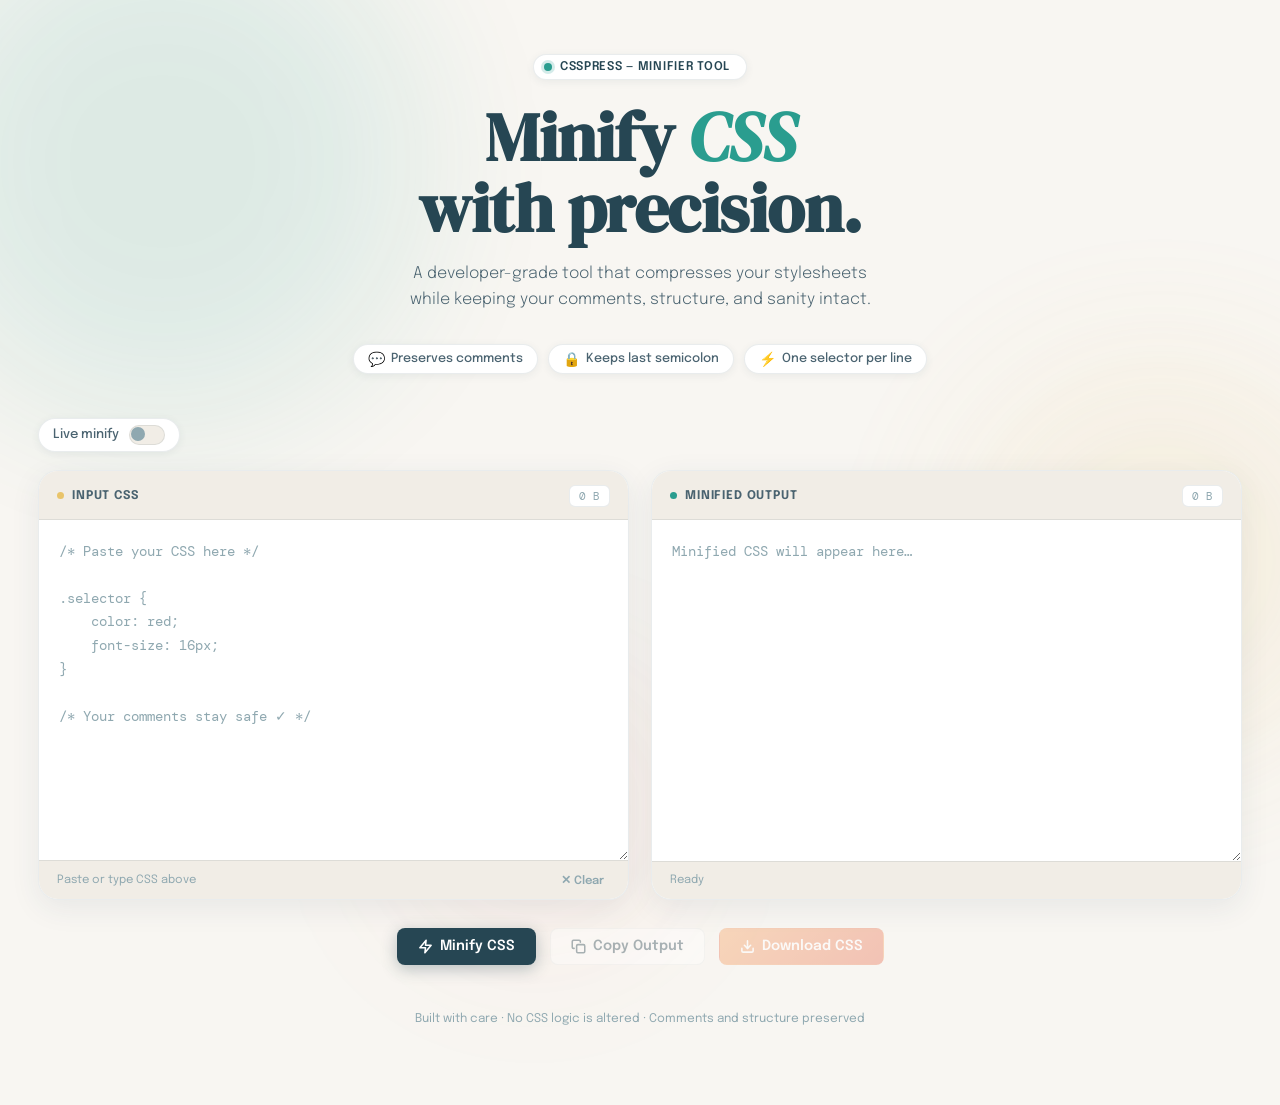
==== index.html @ a53c601c "Rename css-minifier.html to index.html" ====
<!DOCTYPE html>
<html lang="en">
<head>
  <meta charset="UTF-8" />
  <meta name="viewport" content="width=device-width, initial-scale=1.0" />
  <title>CSSPress — CSS Minifier</title>
  <link rel="preconnect" href="https://fonts.googleapis.com" />
  <link href="https://fonts.googleapis.com/css2?family=DM+Serif+Display:ital@0;1&family=DM+Mono:wght@400;500&family=Epilogue:wght@300;400;500;600;700&display=swap" rel="stylesheet" />
  <script src="https://cdnjs.cloudflare.com/ajax/libs/gsap/3.12.5/gsap.min.js"></script>

  <style>
    /* ── Variables ─────────────────────────────────────────── */
    :root {
      --teal-dark:   #264653;
      --teal:        #2a9d8f;
      --gold:        #e9c46a;
      --orange:      #f4a261;
      --coral:       #e76f51;

      --bg:          #f8f6f2;
      --surface:     #ffffff;
      --surface-2:   #f1ede6;
      --border:      rgba(38,70,83,.10);
      --text:        #1a2e35;
      --text-2:      #4a6370;
      --text-3:      #8fa8b0;

      --radius-sm:   8px;
      --radius:      14px;
      --radius-lg:   20px;
      --shadow-sm:   0 2px 8px rgba(38,70,83,.07);
      --shadow:      0 8px 30px rgba(38,70,83,.08);
      --shadow-lg:   0 20px 60px rgba(38,70,83,.10);

      --mono:        'DM Mono', monospace;
      --sans:        'Epilogue', sans-serif;
      --serif:       'DM Serif Display', serif;
    }

    /* ── Reset ─────────────────────────────────────────────── */
    *, *::before, *::after { box-sizing: border-box; margin: 0; padding: 0; }
    html { scroll-behavior: smooth; }
    body {
      font-family: var(--sans);
      background: var(--bg);
      color: var(--text);
      min-height: 100vh;
      overflow-x: hidden;
    }

    /* ── Background canvas ─────────────────────────────────── */
    #bg-canvas {
      position: fixed;
      inset: 0;
      z-index: 0;
      pointer-events: none;
    }

    .blob {
      position: fixed;
      border-radius: 50%;
      filter: blur(80px);
      opacity: 0;
      pointer-events: none;
      z-index: 0;
    }
    .blob-1 { width: 520px; height: 520px; background: rgba(42,157,143,.13); top: -100px; left: -100px; }
    .blob-2 { width: 400px; height: 400px; background: rgba(233,196,106,.15); top: 40%; right: -80px; }
    .blob-3 { width: 300px; height: 300px; background: rgba(231,111,81,.10); bottom: -60px; left: 30%; }

    /* ── App wrapper ───────────────────────────────────────── */
    #app {
      position: relative;
      z-index: 1;
      max-width: 1260px;
      margin: 0 auto;
      padding: 0 28px 80px;
    }

    /* ── Header ────────────────────────────────────────────── */
    header {
      padding: 54px 0 44px;
      display: flex;
      flex-direction: column;
      align-items: center;
      text-align: center;
      opacity: 0;
    }

    .logo-badge {
      display: inline-flex;
      align-items: center;
      gap: 8px;
      background: var(--surface);
      border: 1.5px solid var(--border);
      border-radius: 100px;
      padding: 6px 16px 6px 10px;
      margin-bottom: 22px;
      box-shadow: var(--shadow-sm);
    }
    .logo-badge .dot {
      width: 8px; height: 8px;
      border-radius: 50%;
      background: var(--teal);
      box-shadow: 0 0 0 3px rgba(42,157,143,.20);
      animation: pulse 2.4s ease infinite;
    }
    @keyframes pulse {
      0%,100% { box-shadow: 0 0 0 3px rgba(42,157,143,.20); }
      50%      { box-shadow: 0 0 0 6px rgba(42,157,143,.08); }
    }
    .logo-badge span { font-size: 12px; font-weight: 600; letter-spacing: .06em; color: var(--teal-dark); text-transform: uppercase; }

    header h1 {
      font-family: var(--serif);
      font-size: clamp(38px, 6vw, 68px);
      line-height: 1.05;
      color: var(--teal-dark);
      letter-spacing: -.5px;
    }
    header h1 em {
      font-style: italic;
      color: var(--teal);
    }
    header p {
      margin-top: 16px;
      font-size: 16px;
      color: var(--text-2);
      max-width: 480px;
      line-height: 1.65;
      font-weight: 300;
    }

    /* ── Stats strip ───────────────────────────────────────── */
    .stats-strip {
      display: flex;
      gap: 10px;
      margin-top: 30px;
      flex-wrap: wrap;
      justify-content: center;
    }
    .stat-chip {
      background: var(--surface);
      border: 1.5px solid var(--border);
      border-radius: 100px;
      padding: 6px 14px;
      font-size: 12.5px;
      font-weight: 500;
      color: var(--text-2);
      box-shadow: var(--shadow-sm);
      display: flex;
      align-items: center;
      gap: 6px;
    }
    .stat-chip .icon { font-size: 14px; }

    /* ── Toolbar ───────────────────────────────────────────── */
    .toolbar {
      display: flex;
      align-items: center;
      justify-content: space-between;
      margin-bottom: 18px;
      flex-wrap: wrap;
      gap: 12px;
      opacity: 0;
    }

    .toggle-group {
      display: flex;
      align-items: center;
      gap: 10px;
      background: var(--surface);
      border: 1.5px solid var(--border);
      border-radius: 100px;
      padding: 6px 14px;
      box-shadow: var(--shadow-sm);
    }
    .toggle-group label { font-size: 13px; font-weight: 500; color: var(--text-2); cursor: pointer; }
    .toggle { appearance: none; width: 36px; height: 20px; border-radius: 100px; background: var(--surface-2); border: 1.5px solid var(--border); cursor: pointer; position: relative; transition: background .3s; }
    .toggle::after { content: ''; position: absolute; width: 14px; height: 14px; border-radius: 50%; background: var(--text-3); top: 1px; left: 1px; transition: transform .3s, background .3s; }
    .toggle:checked { background: var(--teal); border-color: var(--teal); }
    .toggle:checked::after { transform: translateX(16px); background: #fff; }

    .btn-group { display: flex; gap: 10px; flex-wrap: wrap; }

    /* ── Buttons ───────────────────────────────────────────── */
    .btn {
      display: inline-flex;
      align-items: center;
      gap: 7px;
      padding: 10px 20px;
      border-radius: var(--radius-sm);
      font-family: var(--sans);
      font-size: 14px;
      font-weight: 600;
      cursor: pointer;
      border: 1.5px solid transparent;
      transition: transform .18s, box-shadow .18s, background .18s, color .18s, border-color .18s;
      outline: none;
      position: relative;
      overflow: hidden;
    }
    .btn::before {
      content: '';
      position: absolute;
      inset: 0;
      background: rgba(255,255,255,.15);
      opacity: 0;
      transition: opacity .18s;
      border-radius: inherit;
    }
    .btn:hover::before { opacity: 1; }

    .btn-primary {
      background: var(--teal-dark);
      color: #fff;
      box-shadow: 0 4px 16px rgba(38,70,83,.30);
    }
    .btn-primary:hover:not(:disabled) { transform: translateY(-2px); box-shadow: 0 8px 24px rgba(38,70,83,.35); }
    .btn-primary:active:not(:disabled) { transform: translateY(0); }

    .btn-secondary {
      background: var(--surface);
      color: var(--teal-dark);
      border-color: var(--border);
      box-shadow: var(--shadow-sm);
    }
    .btn-secondary:hover:not(:disabled) { transform: translateY(-2px); box-shadow: var(--shadow); border-color: var(--teal); color: var(--teal); }

    .btn-accent {
      background: linear-gradient(135deg, var(--orange), var(--coral));
      color: #fff;
      box-shadow: 0 4px 16px rgba(244,162,97,.35);
    }
    .btn-accent:hover:not(:disabled) { transform: translateY(-2px); box-shadow: 0 8px 24px rgba(244,162,97,.45); }

    .btn:disabled { opacity: .38; cursor: not-allowed; transform: none !important; box-shadow: none !important; }

    /* ── Two-panel layout ──────────────────────────────────── */
    .panels {
      display: grid;
      grid-template-columns: 1fr 1fr;
      gap: 22px;
      opacity: 0;
    }

    @media (max-width: 760px) {
      .panels { grid-template-columns: 1fr; }
    }

    .panel {
      background: var(--surface);
      border-radius: var(--radius-lg);
      border: 1.5px solid var(--border);
      box-shadow: var(--shadow);
      overflow: hidden;
      display: flex;
      flex-direction: column;
      transition: box-shadow .3s;
    }
    .panel:focus-within { box-shadow: 0 12px 40px rgba(42,157,143,.12), 0 0 0 2px rgba(42,157,143,.20); }

    .panel-header {
      display: flex;
      align-items: center;
      justify-content: space-between;
      padding: 14px 18px 12px;
      border-bottom: 1.5px solid var(--border);
      background: var(--surface-2);
    }
    .panel-title {
      display: flex;
      align-items: center;
      gap: 8px;
      font-size: 12px;
      font-weight: 700;
      letter-spacing: .07em;
      text-transform: uppercase;
      color: var(--text-2);
    }
    .panel-title .dot-label {
      width: 7px; height: 7px;
      border-radius: 50%;
    }
    .panel-title .dot-label.input  { background: var(--gold); }
    .panel-title .dot-label.output { background: var(--teal); }

    .byte-count {
      font-family: var(--mono);
      font-size: 11px;
      color: var(--text-3);
      background: var(--surface);
      border: 1px solid var(--border);
      border-radius: 6px;
      padding: 3px 9px;
    }

    textarea {
      flex: 1;
      width: 100%;
      min-height: 340px;
      padding: 20px 20px;
      font-family: var(--mono);
      font-size: 13.5px;
      line-height: 1.75;
      color: var(--text);
      background: transparent;
      border: none;
      outline: none;
      resize: vertical;
      tab-size: 2;
    }
    textarea::placeholder { color: var(--text-3); }
    textarea[readonly] {
      cursor: default;
      color: var(--teal-dark);
    }

    /* ── Action bar ────────────────────────────────────────── */
    .action-bar {
      display: flex;
      align-items: center;
      justify-content: center;
      gap: 14px;
      padding: 28px 0 0;
      flex-wrap: wrap;
      opacity: 0;
    }

    /* ── Savings badge ─────────────────────────────────────── */
    .savings-badge {
      display: none;
      align-items: center;
      gap: 10px;
      background: var(--surface);
      border: 1.5px solid rgba(42,157,143,.25);
      border-radius: 100px;
      padding: 8px 18px;
      box-shadow: var(--shadow-sm);
      font-size: 13px;
      font-weight: 500;
      color: var(--teal-dark);
    }
    .savings-badge.visible { display: flex; }
    .savings-badge strong { color: var(--teal); font-weight: 700; }

    /* ── Toast ─────────────────────────────────────────────── */
    .toast-container {
      position: fixed;
      bottom: 28px;
      right: 28px;
      z-index: 999;
      display: flex;
      flex-direction: column;
      gap: 10px;
      pointer-events: none;
    }
    .toast {
      background: var(--teal-dark);
      color: #fff;
      padding: 12px 20px;
      border-radius: var(--radius);
      font-size: 13.5px;
      font-weight: 500;
      box-shadow: 0 8px 28px rgba(38,70,83,.30);
      display: flex;
      align-items: center;
      gap: 9px;
      transform: translateY(20px);
      opacity: 0;
      pointer-events: auto;
    }

    /* ── Bottom panel meta ─────────────────────────────────── */
    .panel-footer {
      padding: 10px 18px;
      border-top: 1.5px solid var(--border);
      background: var(--surface-2);
      display: flex;
      align-items: center;
      justify-content: space-between;
      min-height: 38px;
    }
    .panel-footer .hint { font-size: 11.5px; color: var(--text-3); }

    /* ── Clear btn (inside panel footer) ──────────────────── */
    .btn-ghost {
      background: none;
      border: none;
      font-family: var(--sans);
      font-size: 11.5px;
      font-weight: 600;
      color: var(--text-3);
      cursor: pointer;
      padding: 2px 6px;
      border-radius: 5px;
      transition: color .2s, background .2s;
    }
    .btn-ghost:hover { color: var(--coral); background: rgba(231,111,81,.08); }

    /* ── Divider arrow ─────────────────────────────────────── */
    .arrow-center {
      display: none;
      justify-content: center;
      margin: -8px 0;
      z-index: 2;
      position: relative;
    }
    .arrow-center svg {
      background: var(--gold);
      border-radius: 50%;
      padding: 6px;
      box-shadow: 0 4px 14px rgba(233,196,106,.40);
      width: 32px; height: 32px;
    }
    @media (max-width: 760px) {
      .arrow-center { display: flex; }
    }

    /* ── Footer ────────────────────────────────────────────── */
    footer {
      text-align: center;
      padding-top: 48px;
      font-size: 12px;
      color: var(--text-3);
      opacity: 0;
    }
    footer a { color: var(--teal); text-decoration: none; }
    footer a:hover { text-decoration: underline; }

    /* ── Scrollbar ─────────────────────────────────────────── */
    textarea::-webkit-scrollbar { width: 5px; }
    textarea::-webkit-scrollbar-track { background: transparent; }
    textarea::-webkit-scrollbar-thumb { background: var(--border); border-radius: 10px; }
  </style>
</head>
<body>

<!-- Background blobs -->
<div class="blob blob-1"></div>
<div class="blob blob-2"></div>
<div class="blob blob-3"></div>

<div id="app">

  <!-- Header -->
  <header id="header">
    <div class="logo-badge">
      <span class="dot"></span>
      <span>CSSPress — Minifier Tool</span>
    </div>
    <h1>Minify <em>CSS</em><br>with precision.</h1>
    <p>A developer-grade tool that compresses your stylesheets while keeping your comments, structure, and sanity intact.</p>
    <div class="stats-strip">
      <div class="stat-chip"><span class="icon">💬</span> Preserves comments</div>
      <div class="stat-chip"><span class="icon">🔒</span> Keeps last semicolon</div>
      <div class="stat-chip"><span class="icon">⚡</span> One selector per line</div>
    </div>
  </header>

  <!-- Toolbar -->
  <div class="toolbar" id="toolbar">
    <div class="toggle-group">
      <label for="liveToggle">Live minify</label>
      <input type="checkbox" class="toggle" id="liveToggle" />
    </div>
    <div class="savings-badge" id="savingsBadge">
      <span>📉 Saved</span>
      <strong id="savingsText">—</strong>
      <span>bytes</span>
    </div>
  </div>

  <!-- Panels -->
  <div class="panels" id="panels">
    <!-- Input -->
    <div class="panel">
      <div class="panel-header">
        <div class="panel-title">
          <span class="dot-label input"></span>
          Input CSS
        </div>
        <span class="byte-count" id="inputBytes">0 B</span>
      </div>
      <textarea
        id="inputCSS"
        spellcheck="false"
        placeholder="/* Paste your CSS here */

.selector {
    color: red;
    font-size: 16px;
}

/* Your comments stay safe ✓ */"
      ></textarea>
      <div class="panel-footer">
        <span class="hint">Paste or type CSS above</span>
        <button class="btn-ghost" id="clearBtn">✕ Clear</button>
      </div>
    </div>

    <!-- Mobile arrow -->
    <div class="arrow-center">
      <svg viewBox="0 0 24 24" fill="none" stroke="#264653" stroke-width="2.5" stroke-linecap="round" stroke-linejoin="round">
        <path d="M12 5v14M6 13l6 6 6-6"/>
      </svg>
    </div>

    <!-- Output -->
    <div class="panel">
      <div class="panel-header">
        <div class="panel-title">
          <span class="dot-label output"></span>
          Minified Output
        </div>
        <span class="byte-count" id="outputBytes">0 B</span>
      </div>
      <textarea
        id="outputCSS"
        spellcheck="false"
        readonly
        placeholder="Minified CSS will appear here…"
      ></textarea>
      <div class="panel-footer">
        <span class="hint" id="outputHint">Ready</span>
      </div>
    </div>
  </div>

  <!-- Action bar -->
  <div class="action-bar" id="actionBar">
    <button class="btn btn-primary" id="minifyBtn">
      <svg width="15" height="15" viewBox="0 0 24 24" fill="none" stroke="currentColor" stroke-width="2.5" stroke-linecap="round" stroke-linejoin="round">
        <path d="M13 2L3 14h9l-1 8 10-12h-9l1-8z"/>
      </svg>
      Minify CSS
    </button>
    <button class="btn btn-secondary" id="copyBtn" disabled>
      <svg width="15" height="15" viewBox="0 0 24 24" fill="none" stroke="currentColor" stroke-width="2.5" stroke-linecap="round" stroke-linejoin="round">
        <rect x="9" y="9" width="13" height="13" rx="2" ry="2"/><path d="M5 15H4a2 2 0 0 1-2-2V4a2 2 0 0 1 2-2h9a2 2 0 0 1 2 2v1"/>
      </svg>
      Copy Output
    </button>
    <button class="btn btn-accent" id="downloadBtn" disabled>
      <svg width="15" height="15" viewBox="0 0 24 24" fill="none" stroke="currentColor" stroke-width="2.5" stroke-linecap="round" stroke-linejoin="round">
        <path d="M21 15v4a2 2 0 0 1-2 2H5a2 2 0 0 1-2-2v-4"/><polyline points="7 10 12 15 17 10"/><line x1="12" y1="15" x2="12" y2="3"/>
      </svg>
      Download CSS
    </button>
  </div>

  <footer id="footer">
    Built with care · No CSS logic is altered · Comments and structure preserved
  </footer>

</div>

<!-- Toast container -->
<div class="toast-container" id="toastContainer"></div>

<script>
  /* ─── CSS Minifier ─────────────────────────────────────── */
  function minifyCSS(input) {
    const lines = [];
    let i = 0;
    const src = input;
    const len = src.length;

    // Tokenize: extract comment-safe chunks
    let result = '';
    let chunks = []; // [{type:'comment'|'code', text}]

    while (i < len) {
      if (src[i] === '/' && src[i + 1] === '*') {
        let end = src.indexOf('*/', i + 2);
        if (end === -1) end = len - 2;
        chunks.push({ type: 'comment', text: src.slice(i, end + 2) });
        i = end + 2;
      } else {
        let start = i;
        while (i < len && !(src[i] === '/' && src[i + 1] === '*')) i++;
        chunks.push({ type: 'code', text: src.slice(start, i) });
      }
    }

    // Process code chunks only, leaving comments intact
    let combined = '';
    for (const chunk of chunks) {
      if (chunk.type === 'comment') {
        combined += '\x00COMMENT\x00' + chunk.text + '\x00END\x00';
      } else {
        combined += chunk.text;
      }
    }

    // Minify code portions, keeping placeholders safe
    let code = combined;

    // Normalize whitespace in code sections (between placeholders)
    code = processCodeOnly(code);

    // Restore comments
    code = code.replace(/\x00COMMENT\x00([\s\S]*?)\x00END\x00/g, (_, c) => c);

    return code.trim();
  }

  function processCodeOnly(code) {
    // We'll split by comment placeholders, process code segments, then rejoin
    const parts = code.split(/(\x00COMMENT\x00[\s\S]*?\x00END\x00)/);
    const processed = parts.map((part, idx) => {
      if (part.startsWith('\x00COMMENT\x00')) return part;
      return compressCodeSegment(part);
    });
    return processed.join('');
  }

  function compressCodeSegment(code) {
    // 1. Normalize line endings
    code = code.replace(/\r\n/g, '\n').replace(/\r/g, '\n');

    // 2. Collapse whitespace sequences (spaces, tabs) into single space
    code = code.replace(/[ \t]+/g, ' ');

    // 3. Remove spaces around structural characters
    code = code.replace(/ *\{ */g, '{');
    code = code.replace(/ *\} */g, '}');
    code = code.replace(/ *: */g, ':');
    code = code.replace(/ *; */g, ';');
    code = code.replace(/ *\, */g, ',');

    // 4. Remove blank lines / excess newlines
    code = code.replace(/\n+/g, '\n');
    code = code.replace(/^\n/, '');

    // 5. Now restructure: each rule block → selector on own line, props on one line
    // Strategy: parse character by character to find selector + { ... }
    let out = '';
    let j = 0;
    const s = code;
    const sLen = s.length;

    while (j < sLen) {
      // Find next '{'
      let braceOpen = s.indexOf('{', j);
      if (braceOpen === -1) {
        // Remaining text (could be trailing whitespace/newlines)
        out += s.slice(j).replace(/[\n\s]+$/, '');
        break;
      }

      // Selector text before '{'
      let selector = s.slice(j, braceOpen).replace(/\n/g, ' ').replace(/\s+/g, ' ').trim();

      // Find matching closing brace (handle nesting for @rules)
      let depth = 1;
      let k = braceOpen + 1;
      while (k < sLen && depth > 0) {
        if (s[k] === '{') depth++;
        else if (s[k] === '}') depth--;
        k++;
      }
      let blockContent = s.slice(braceOpen + 1, k - 1);

      if (selector) {
        // Check if block contains nested blocks (e.g. @media, @keyframes)
        if (blockContent.includes('{')) {
          // Recursive: at-rule with nested selectors
          let innerMinified = compressCodeSegment(blockContent);
          out += selector + '{\n' + innerMinified + '\n}\n';
        } else {
          // Normal rule: put all properties on one line
          let props = blockContent
            .replace(/\n/g, ' ')
            .replace(/\s+/g, ' ')
            .trim();
          // Ensure no trailing semicolons are removed — keep them
          // Remove leading/trailing spaces from individual props
          props = props.split(';').map(p => p.trim()).filter(p => p).join(';') + ';';
          out += selector + '{' + props + '}\n';
        }
      }

      j = k;
    }

    return out;
  }

  /* ─── UI Logic ─────────────────────────────────────────── */
  const inputEl    = document.getElementById('inputCSS');
  const outputEl   = document.getElementById('outputCSS');
  const minifyBtn  = document.getElementById('minifyBtn');
  const copyBtn    = document.getElementById('copyBtn');
  const downloadBtn= document.getElementById('downloadBtn');
  const clearBtn   = document.getElementById('clearBtn');
  const liveToggle = document.getElementById('liveToggle');
  const inputBytes = document.getElementById('inputBytes');
  const outputBytes= document.getElementById('outputBytes');
  const savingsBadge = document.getElementById('savingsBadge');
  const savingsText  = document.getElementById('savingsText');
  const outputHint   = document.getElementById('outputHint');

  function formatBytes(b) {
    if (b < 1024) return b + ' B';
    return (b / 1024).toFixed(1) + ' KB';
  }

  function updateInputMeta() {
    const bytes = new TextEncoder().encode(inputEl.value).length;
    inputBytes.textContent = formatBytes(bytes);
  }

  function runMinify() {
    const input = inputEl.value.trim();
    if (!input) {
      outputEl.value = '';
      outputBytes.textContent = '0 B';
      copyBtn.disabled = true;
      downloadBtn.disabled = true;
      savingsBadge.classList.remove('visible');
      outputHint.textContent = 'Ready';
      return;
    }

    const minified = minifyCSS(input);
    outputEl.value = minified;

    const inB  = new TextEncoder().encode(input).length;
    const outB = new TextEncoder().encode(minified).length;
    outputBytes.textContent = formatBytes(outB);

    const saved = inB - outB;
    const pct   = inB > 0 ? Math.round((saved / inB) * 100) : 0;

    if (saved > 0) {
      savingsText.textContent = formatBytes(saved) + ` (${pct}% smaller)`;
      savingsBadge.classList.add('visible');
    } else {
      savingsBadge.classList.remove('visible');
    }

    outputHint.textContent = `${minified.split('\n').filter(l => l.trim()).length} rules`;

    copyBtn.disabled = false;
    downloadBtn.disabled = false;

    // Animate output panel
    gsap.fromTo('#panels .panel:last-child', 
      { y: 4, opacity: .7 }, 
      { y: 0, opacity: 1, duration: .35, ease: 'power2.out' }
    );
  }

  minifyBtn.addEventListener('click', () => {
    gsap.to('#minifyBtn', { scale: .94, duration: .1, yoyo: true, repeat: 1 });
    runMinify();
  });

  inputEl.addEventListener('input', () => {
    updateInputMeta();
    if (liveToggle.checked) runMinify();
  });

  clearBtn.addEventListener('click', () => {
    inputEl.value = '';
    outputEl.value = '';
    inputBytes.textContent = '0 B';
    outputBytes.textContent = '0 B';
    copyBtn.disabled = true;
    downloadBtn.disabled = true;
    savingsBadge.classList.remove('visible');
    outputHint.textContent = 'Ready';
    gsap.fromTo('#panels', { opacity: .8 }, { opacity: 1, duration: .3 });
  });

  copyBtn.addEventListener('click', async () => {
    if (!outputEl.value) return;
    try {
      await navigator.clipboard.writeText(outputEl.value);
      showToast('✓ Copied to clipboard');
    } catch {
      outputEl.select();
      document.execCommand('copy');
      showToast('✓ Copied!');
    }
    gsap.to('#copyBtn', { scale: .93, duration: .08, yoyo: true, repeat: 1 });
  });

  downloadBtn.addEventListener('click', () => {
    if (!outputEl.value) return;
    const blob = new Blob([outputEl.value], { type: 'text/css' });
    const url  = URL.createObjectURL(blob);
    const a    = document.createElement('a');
    a.href = url;
    a.download = 'minified.css';
    document.body.appendChild(a);
    a.click();
    document.body.removeChild(a);
    URL.revokeObjectURL(url);
    showToast('⬇ Downloading minified.css');
    gsap.to('#downloadBtn', { scale: .93, duration: .08, yoyo: true, repeat: 1 });
  });

  function showToast(msg) {
    const t = document.createElement('div');
    t.className = 'toast';
    t.textContent = msg;
    document.getElementById('toastContainer').appendChild(t);
    gsap.to(t, { opacity: 1, y: 0, duration: .35, ease: 'back.out(1.4)' });
    setTimeout(() => {
      gsap.to(t, { opacity: 0, y: 10, duration: .3, onComplete: () => t.remove() });
    }, 2600);
  }

  /* ─── GSAP Entrance Animations ─────────────────────────── */
  window.addEventListener('DOMContentLoaded', () => {
    // Blobs entrance
    gsap.to('.blob-1', { opacity: 1, duration: 2.5, ease: 'power2.out' });
    gsap.to('.blob-2', { opacity: 1, duration: 2.5, delay: .4, ease: 'power2.out' });
    gsap.to('.blob-3', { opacity: 1, duration: 2.5, delay: .8, ease: 'power2.out' });

    // Blob float animations
    gsap.to('.blob-1', {
      x: 40, y: 30,
      duration: 10, repeat: -1, yoyo: true,
      ease: 'sine.inOut'
    });
    gsap.to('.blob-2', {
      x: -30, y: -40,
      duration: 13, repeat: -1, yoyo: true,
      ease: 'sine.inOut',
      delay: 2
    });
    gsap.to('.blob-3', {
      x: 20, y: -20,
      duration: 9, repeat: -1, yoyo: true,
      ease: 'sine.inOut',
      delay: 1
    });

    // UI entrance
    const tl = gsap.timeline({ defaults: { ease: 'power3.out' } });
    tl.to('#header',   { opacity: 1, y: 0, duration: .7, from: { y: 30 } }, .2)
      .from('#header .logo-badge', { y: -12, opacity: 0, duration: .5 }, .1)
      .from('#header h1', { y: 20, opacity: 0, duration: .65 }, .3)
      .from('#header p',  { y: 15, opacity: 0, duration: .55 }, .45)
      .from('.stat-chip', { y: 10, opacity: 0, duration: .4, stagger: .08 }, .55)
      .to('#toolbar',  { opacity: 1, y: 0, duration: .55, from: { y: 20 } }, .6)
      .to('#panels',   { opacity: 1, y: 0, duration: .65, from: { y: 24 } }, .72)
      .to('#actionBar',{ opacity: 1, y: 0, duration: .5, from: { y: 16 } }, .85)
      .to('#footer',   { opacity: 1, duration: .5 }, 1.0);

    // Button hover micro-interactions via JS (GSAP)
    document.querySelectorAll('.btn').forEach(btn => {
      btn.addEventListener('mouseenter', () => {
        if (!btn.disabled) gsap.to(btn, { scale: 1.04, duration: .2, ease: 'power2.out' });
      });
      btn.addEventListener('mouseleave', () => {
        gsap.to(btn, { scale: 1, duration: .2, ease: 'power2.out' });
      });
    });
  });

  // Subtle parallax on mouse move
  document.addEventListener('mousemove', (e) => {
    const xN = (e.clientX / window.innerWidth  - .5) * 2;
    const yN = (e.clientY / window.innerHeight - .5) * 2;
    gsap.to('.blob-1', { x: xN * 25 + 0, y: yN * 20, duration: 3, ease: 'power1.out', overwrite: 'auto' });
    gsap.to('.blob-2', { x: xN * -18, y: yN * -14, duration: 3.5, ease: 'power1.out', overwrite: 'auto' });
    gsap.to('.blob-3', { x: xN * 12, y: yN * 16, duration: 4, ease: 'power1.out', overwrite: 'auto' });
  });
</script>
</body>
</html>
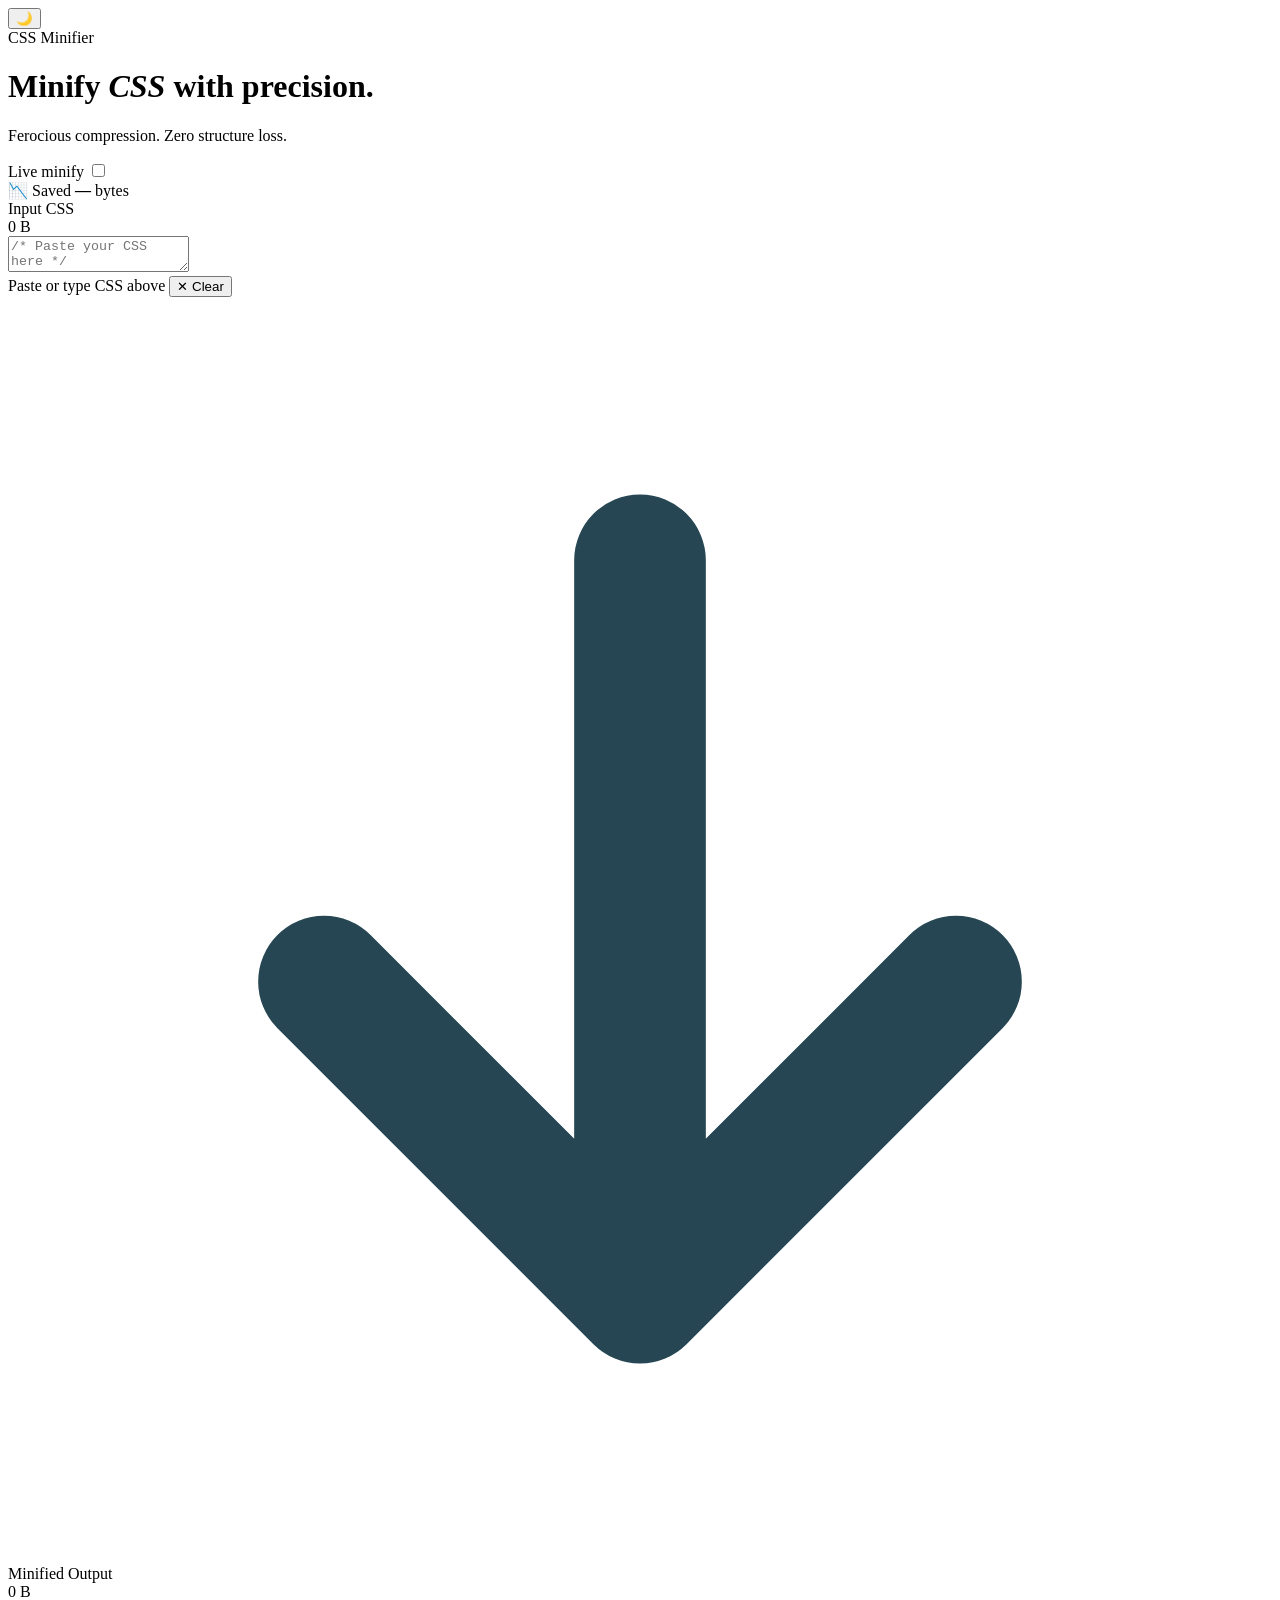
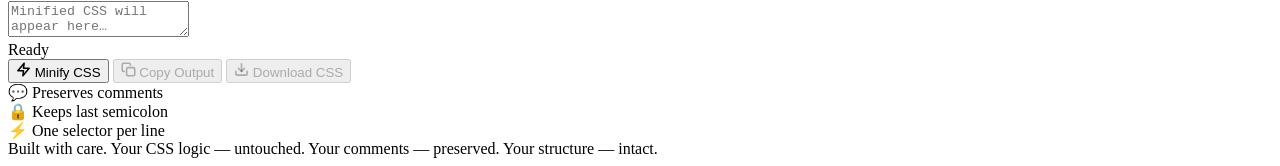
==== commit 2e2055f5: "Update index.html update design, some fixes done" ====
--- a/index.html
+++ b/index.html
@@ -3,436 +3,12 @@
 <head>
   <meta charset="UTF-8" />
   <meta name="viewport" content="width=device-width, initial-scale=1.0" />
-  <title>CSSPress — CSS Minifier</title>
+  <title>CSS Minifier</title>
   <link rel="preconnect" href="https://fonts.googleapis.com" />
   <link href="https://fonts.googleapis.com/css2?family=DM+Serif+Display:ital@0;1&family=DM+Mono:wght@400;500&family=Epilogue:wght@300;400;500;600;700&display=swap" rel="stylesheet" />
   <script src="https://cdnjs.cloudflare.com/ajax/libs/gsap/3.12.5/gsap.min.js"></script>
 
-  <style>
-    /* ── Variables ─────────────────────────────────────────── */
-    :root {
-      --teal-dark:   #264653;
-      --teal:        #2a9d8f;
-      --gold:        #e9c46a;
-      --orange:      #f4a261;
-      --coral:       #e76f51;
-
-      --bg:          #f8f6f2;
-      --surface:     #ffffff;
-      --surface-2:   #f1ede6;
-      --border:      rgba(38,70,83,.10);
-      --text:        #1a2e35;
-      --text-2:      #4a6370;
-      --text-3:      #8fa8b0;
-
-      --radius-sm:   8px;
-      --radius:      14px;
-      --radius-lg:   20px;
-      --shadow-sm:   0 2px 8px rgba(38,70,83,.07);
-      --shadow:      0 8px 30px rgba(38,70,83,.08);
-      --shadow-lg:   0 20px 60px rgba(38,70,83,.10);
-
-      --mono:        'DM Mono', monospace;
-      --sans:        'Epilogue', sans-serif;
-      --serif:       'DM Serif Display', serif;
-    }
-
-    /* ── Reset ─────────────────────────────────────────────── */
-    *, *::before, *::after { box-sizing: border-box; margin: 0; padding: 0; }
-    html { scroll-behavior: smooth; }
-    body {
-      font-family: var(--sans);
-      background: var(--bg);
-      color: var(--text);
-      min-height: 100vh;
-      overflow-x: hidden;
-    }
-
-    /* ── Background canvas ─────────────────────────────────── */
-    #bg-canvas {
-      position: fixed;
-      inset: 0;
-      z-index: 0;
-      pointer-events: none;
-    }
-
-    .blob {
-      position: fixed;
-      border-radius: 50%;
-      filter: blur(80px);
-      opacity: 0;
-      pointer-events: none;
-      z-index: 0;
-    }
-    .blob-1 { width: 520px; height: 520px; background: rgba(42,157,143,.13); top: -100px; left: -100px; }
-    .blob-2 { width: 400px; height: 400px; background: rgba(233,196,106,.15); top: 40%; right: -80px; }
-    .blob-3 { width: 300px; height: 300px; background: rgba(231,111,81,.10); bottom: -60px; left: 30%; }
-
-    /* ── App wrapper ───────────────────────────────────────── */
-    #app {
-      position: relative;
-      z-index: 1;
-      max-width: 1260px;
-      margin: 0 auto;
-      padding: 0 28px 80px;
-    }
-
-    /* ── Header ────────────────────────────────────────────── */
-    header {
-      padding: 54px 0 44px;
-      display: flex;
-      flex-direction: column;
-      align-items: center;
-      text-align: center;
-      opacity: 0;
-    }
-
-    .logo-badge {
-      display: inline-flex;
-      align-items: center;
-      gap: 8px;
-      background: var(--surface);
-      border: 1.5px solid var(--border);
-      border-radius: 100px;
-      padding: 6px 16px 6px 10px;
-      margin-bottom: 22px;
-      box-shadow: var(--shadow-sm);
-    }
-    .logo-badge .dot {
-      width: 8px; height: 8px;
-      border-radius: 50%;
-      background: var(--teal);
-      box-shadow: 0 0 0 3px rgba(42,157,143,.20);
-      animation: pulse 2.4s ease infinite;
-    }
-    @keyframes pulse {
-      0%,100% { box-shadow: 0 0 0 3px rgba(42,157,143,.20); }
-      50%      { box-shadow: 0 0 0 6px rgba(42,157,143,.08); }
-    }
-    .logo-badge span { font-size: 12px; font-weight: 600; letter-spacing: .06em; color: var(--teal-dark); text-transform: uppercase; }
-
-    header h1 {
-      font-family: var(--serif);
-      font-size: clamp(38px, 6vw, 68px);
-      line-height: 1.05;
-      color: var(--teal-dark);
-      letter-spacing: -.5px;
-    }
-    header h1 em {
-      font-style: italic;
-      color: var(--teal);
-    }
-    header p {
-      margin-top: 16px;
-      font-size: 16px;
-      color: var(--text-2);
-      max-width: 480px;
-      line-height: 1.65;
-      font-weight: 300;
-    }
-
-    /* ── Stats strip ───────────────────────────────────────── */
-    .stats-strip {
-      display: flex;
-      gap: 10px;
-      margin-top: 30px;
-      flex-wrap: wrap;
-      justify-content: center;
-    }
-    .stat-chip {
-      background: var(--surface);
-      border: 1.5px solid var(--border);
-      border-radius: 100px;
-      padding: 6px 14px;
-      font-size: 12.5px;
-      font-weight: 500;
-      color: var(--text-2);
-      box-shadow: var(--shadow-sm);
-      display: flex;
-      align-items: center;
-      gap: 6px;
-    }
-    .stat-chip .icon { font-size: 14px; }
-
-    /* ── Toolbar ───────────────────────────────────────────── */
-    .toolbar {
-      display: flex;
-      align-items: center;
-      justify-content: space-between;
-      margin-bottom: 18px;
-      flex-wrap: wrap;
-      gap: 12px;
-      opacity: 0;
-    }
-
-    .toggle-group {
-      display: flex;
-      align-items: center;
-      gap: 10px;
-      background: var(--surface);
-      border: 1.5px solid var(--border);
-      border-radius: 100px;
-      padding: 6px 14px;
-      box-shadow: var(--shadow-sm);
-    }
-    .toggle-group label { font-size: 13px; font-weight: 500; color: var(--text-2); cursor: pointer; }
-    .toggle { appearance: none; width: 36px; height: 20px; border-radius: 100px; background: var(--surface-2); border: 1.5px solid var(--border); cursor: pointer; position: relative; transition: background .3s; }
-    .toggle::after { content: ''; position: absolute; width: 14px; height: 14px; border-radius: 50%; background: var(--text-3); top: 1px; left: 1px; transition: transform .3s, background .3s; }
-    .toggle:checked { background: var(--teal); border-color: var(--teal); }
-    .toggle:checked::after { transform: translateX(16px); background: #fff; }
-
-    .btn-group { display: flex; gap: 10px; flex-wrap: wrap; }
-
-    /* ── Buttons ───────────────────────────────────────────── */
-    .btn {
-      display: inline-flex;
-      align-items: center;
-      gap: 7px;
-      padding: 10px 20px;
-      border-radius: var(--radius-sm);
-      font-family: var(--sans);
-      font-size: 14px;
-      font-weight: 600;
-      cursor: pointer;
-      border: 1.5px solid transparent;
-      transition: transform .18s, box-shadow .18s, background .18s, color .18s, border-color .18s;
-      outline: none;
-      position: relative;
-      overflow: hidden;
-    }
-    .btn::before {
-      content: '';
-      position: absolute;
-      inset: 0;
-      background: rgba(255,255,255,.15);
-      opacity: 0;
-      transition: opacity .18s;
-      border-radius: inherit;
-    }
-    .btn:hover::before { opacity: 1; }
-
-    .btn-primary {
-      background: var(--teal-dark);
-      color: #fff;
-      box-shadow: 0 4px 16px rgba(38,70,83,.30);
-    }
-    .btn-primary:hover:not(:disabled) { transform: translateY(-2px); box-shadow: 0 8px 24px rgba(38,70,83,.35); }
-    .btn-primary:active:not(:disabled) { transform: translateY(0); }
-
-    .btn-secondary {
-      background: var(--surface);
-      color: var(--teal-dark);
-      border-color: var(--border);
-      box-shadow: var(--shadow-sm);
-    }
-    .btn-secondary:hover:not(:disabled) { transform: translateY(-2px); box-shadow: var(--shadow); border-color: var(--teal); color: var(--teal); }
-
-    .btn-accent {
-      background: linear-gradient(135deg, var(--orange), var(--coral));
-      color: #fff;
-      box-shadow: 0 4px 16px rgba(244,162,97,.35);
-    }
-    .btn-accent:hover:not(:disabled) { transform: translateY(-2px); box-shadow: 0 8px 24px rgba(244,162,97,.45); }
-
-    .btn:disabled { opacity: .38; cursor: not-allowed; transform: none !important; box-shadow: none !important; }
-
-    /* ── Two-panel layout ──────────────────────────────────── */
-    .panels {
-      display: grid;
-      grid-template-columns: 1fr 1fr;
-      gap: 22px;
-      opacity: 0;
-    }
-
-    @media (max-width: 760px) {
-      .panels { grid-template-columns: 1fr; }
-    }
-
-    .panel {
-      background: var(--surface);
-      border-radius: var(--radius-lg);
-      border: 1.5px solid var(--border);
-      box-shadow: var(--shadow);
-      overflow: hidden;
-      display: flex;
-      flex-direction: column;
-      transition: box-shadow .3s;
-    }
-    .panel:focus-within { box-shadow: 0 12px 40px rgba(42,157,143,.12), 0 0 0 2px rgba(42,157,143,.20); }
-
-    .panel-header {
-      display: flex;
-      align-items: center;
-      justify-content: space-between;
-      padding: 14px 18px 12px;
-      border-bottom: 1.5px solid var(--border);
-      background: var(--surface-2);
-    }
-    .panel-title {
-      display: flex;
-      align-items: center;
-      gap: 8px;
-      font-size: 12px;
-      font-weight: 700;
-      letter-spacing: .07em;
-      text-transform: uppercase;
-      color: var(--text-2);
-    }
-    .panel-title .dot-label {
-      width: 7px; height: 7px;
-      border-radius: 50%;
-    }
-    .panel-title .dot-label.input  { background: var(--gold); }
-    .panel-title .dot-label.output { background: var(--teal); }
-
-    .byte-count {
-      font-family: var(--mono);
-      font-size: 11px;
-      color: var(--text-3);
-      background: var(--surface);
-      border: 1px solid var(--border);
-      border-radius: 6px;
-      padding: 3px 9px;
-    }
-
-    textarea {
-      flex: 1;
-      width: 100%;
-      min-height: 340px;
-      padding: 20px 20px;
-      font-family: var(--mono);
-      font-size: 13.5px;
-      line-height: 1.75;
-      color: var(--text);
-      background: transparent;
-      border: none;
-      outline: none;
-      resize: vertical;
-      tab-size: 2;
-    }
-    textarea::placeholder { color: var(--text-3); }
-    textarea[readonly] {
-      cursor: default;
-      color: var(--teal-dark);
-    }
-
-    /* ── Action bar ────────────────────────────────────────── */
-    .action-bar {
-      display: flex;
-      align-items: center;
-      justify-content: center;
-      gap: 14px;
-      padding: 28px 0 0;
-      flex-wrap: wrap;
-      opacity: 0;
-    }
-
-    /* ── Savings badge ─────────────────────────────────────── */
-    .savings-badge {
-      display: none;
-      align-items: center;
-      gap: 10px;
-      background: var(--surface);
-      border: 1.5px solid rgba(42,157,143,.25);
-      border-radius: 100px;
-      padding: 8px 18px;
-      box-shadow: var(--shadow-sm);
-      font-size: 13px;
-      font-weight: 500;
-      color: var(--teal-dark);
-    }
-    .savings-badge.visible { display: flex; }
-    .savings-badge strong { color: var(--teal); font-weight: 700; }
-
-    /* ── Toast ─────────────────────────────────────────────── */
-    .toast-container {
-      position: fixed;
-      bottom: 28px;
-      right: 28px;
-      z-index: 999;
-      display: flex;
-      flex-direction: column;
-      gap: 10px;
-      pointer-events: none;
-    }
-    .toast {
-      background: var(--teal-dark);
-      color: #fff;
-      padding: 12px 20px;
-      border-radius: var(--radius);
-      font-size: 13.5px;
-      font-weight: 500;
-      box-shadow: 0 8px 28px rgba(38,70,83,.30);
-      display: flex;
-      align-items: center;
-      gap: 9px;
-      transform: translateY(20px);
-      opacity: 0;
-      pointer-events: auto;
-    }
-
-    /* ── Bottom panel meta ─────────────────────────────────── */
-    .panel-footer {
-      padding: 10px 18px;
-      border-top: 1.5px solid var(--border);
-      background: var(--surface-2);
-      display: flex;
-      align-items: center;
-      justify-content: space-between;
-      min-height: 38px;
-    }
-    .panel-footer .hint { font-size: 11.5px; color: var(--text-3); }
-
-    /* ── Clear btn (inside panel footer) ──────────────────── */
-    .btn-ghost {
-      background: none;
-      border: none;
-      font-family: var(--sans);
-      font-size: 11.5px;
-      font-weight: 600;
-      color: var(--text-3);
-      cursor: pointer;
-      padding: 2px 6px;
-      border-radius: 5px;
-      transition: color .2s, background .2s;
-    }
-    .btn-ghost:hover { color: var(--coral); background: rgba(231,111,81,.08); }
-
-    /* ── Divider arrow ─────────────────────────────────────── */
-    .arrow-center {
-      display: none;
-      justify-content: center;
-      margin: -8px 0;
-      z-index: 2;
-      position: relative;
-    }
-    .arrow-center svg {
-      background: var(--gold);
-      border-radius: 50%;
-      padding: 6px;
-      box-shadow: 0 4px 14px rgba(233,196,106,.40);
-      width: 32px; height: 32px;
-    }
-    @media (max-width: 760px) {
-      .arrow-center { display: flex; }
-    }
-
-    /* ── Footer ────────────────────────────────────────────── */
-    footer {
-      text-align: center;
-      padding-top: 48px;
-      font-size: 12px;
-      color: var(--text-3);
-      opacity: 0;
-    }
-    footer a { color: var(--teal); text-decoration: none; }
-    footer a:hover { text-decoration: underline; }
-
-    /* ── Scrollbar ─────────────────────────────────────────── */
-    textarea::-webkit-scrollbar { width: 5px; }
-    textarea::-webkit-scrollbar-track { background: transparent; }
-    textarea::-webkit-scrollbar-thumb { background: var(--border); border-radius: 10px; }
-  </style>
+  <link rel="stylesheet" href="assets/css/style.css" />
 </head>
 <body>
 
@@ -442,20 +18,15 @@
 <div class="blob blob-3"></div>
 
 <div id="app">
-
+  <button class="theme-toggle" id="themeToggle" title="Toggle dark mode" aria-label="Toggle dark mode">🌙</button>
   <!-- Header -->
-  <header id="header">
+  <header id="header">    
     <div class="logo-badge">
       <span class="dot"></span>
-      <span>CSSPress — Minifier Tool</span>
+      <span>CSS Minifier</span>
     </div>
-    <h1>Minify <em>CSS</em><br>with precision.</h1>
-    <p>A developer-grade tool that compresses your stylesheets while keeping your comments, structure, and sanity intact.</p>
-    <div class="stats-strip">
-      <div class="stat-chip"><span class="icon">💬</span> Preserves comments</div>
-      <div class="stat-chip"><span class="icon">🔒</span> Keeps last semicolon</div>
-      <div class="stat-chip"><span class="icon">⚡</span> One selector per line</div>
-    </div>
+    <h1>Minify <em>CSS</em> with precision.</h1>
+    <p>Ferocious compression. Zero structure loss.</p>    
   </header>
 
   <!-- Toolbar -->
@@ -550,8 +121,14 @@
     </button>
   </div>
 
+  <div class="stats-strip">
+    <div class="stat-chip"><span class="icon">💬</span> Preserves comments</div>
+    <div class="stat-chip"><span class="icon">🔒</span> Keeps last semicolon</div>
+    <div class="stat-chip"><span class="icon">⚡</span> One selector per line</div>
+  </div>
+
   <footer id="footer">
-    Built with care · No CSS logic is altered · Comments and structure preserved
+    Built with care. Your CSS logic — untouched. Your comments — preserved. Your structure — intact.
   </footer>
 
 </div>
@@ -559,318 +136,7 @@
 <!-- Toast container -->
 <div class="toast-container" id="toastContainer"></div>
 
-<script>
-  /* ─── CSS Minifier ─────────────────────────────────────── */
-  function minifyCSS(input) {
-    const lines = [];
-    let i = 0;
-    const src = input;
-    const len = src.length;
+<script src="assets/js/custom.js"></script>
 
-    // Tokenize: extract comment-safe chunks
-    let result = '';
-    let chunks = []; // [{type:'comment'|'code', text}]
-
-    while (i < len) {
-      if (src[i] === '/' && src[i + 1] === '*') {
-        let end = src.indexOf('*/', i + 2);
-        if (end === -1) end = len - 2;
-        chunks.push({ type: 'comment', text: src.slice(i, end + 2) });
-        i = end + 2;
-      } else {
-        let start = i;
-        while (i < len && !(src[i] === '/' && src[i + 1] === '*')) i++;
-        chunks.push({ type: 'code', text: src.slice(start, i) });
-      }
-    }
-
-    // Process code chunks only, leaving comments intact
-    let combined = '';
-    for (const chunk of chunks) {
-      if (chunk.type === 'comment') {
-        combined += '\x00COMMENT\x00' + chunk.text + '\x00END\x00';
-      } else {
-        combined += chunk.text;
-      }
-    }
-
-    // Minify code portions, keeping placeholders safe
-    let code = combined;
-
-    // Normalize whitespace in code sections (between placeholders)
-    code = processCodeOnly(code);
-
-    // Restore comments
-    code = code.replace(/\x00COMMENT\x00([\s\S]*?)\x00END\x00/g, (_, c) => c);
-
-    return code.trim();
-  }
-
-  function processCodeOnly(code) {
-    // We'll split by comment placeholders, process code segments, then rejoin
-    const parts = code.split(/(\x00COMMENT\x00[\s\S]*?\x00END\x00)/);
-    const processed = parts.map((part, idx) => {
-      if (part.startsWith('\x00COMMENT\x00')) return part;
-      return compressCodeSegment(part);
-    });
-    return processed.join('');
-  }
-
-  function compressCodeSegment(code) {
-    // 1. Normalize line endings
-    code = code.replace(/\r\n/g, '\n').replace(/\r/g, '\n');
-
-    // 2. Collapse whitespace sequences (spaces, tabs) into single space
-    code = code.replace(/[ \t]+/g, ' ');
-
-    // 3. Remove spaces around structural characters
-    code = code.replace(/ *\{ */g, '{');
-    code = code.replace(/ *\} */g, '}');
-    code = code.replace(/ *: */g, ':');
-    code = code.replace(/ *; */g, ';');
-    code = code.replace(/ *\, */g, ',');
-
-    // 4. Remove blank lines / excess newlines
-    code = code.replace(/\n+/g, '\n');
-    code = code.replace(/^\n/, '');
-
-    // 5. Now restructure: each rule block → selector on own line, props on one line
-    // Strategy: parse character by character to find selector + { ... }
-    let out = '';
-    let j = 0;
-    const s = code;
-    const sLen = s.length;
-
-    while (j < sLen) {
-      // Find next '{'
-      let braceOpen = s.indexOf('{', j);
-      if (braceOpen === -1) {
-        // Remaining text (could be trailing whitespace/newlines)
-        out += s.slice(j).replace(/[\n\s]+$/, '');
-        break;
-      }
-
-      // Selector text before '{'
-      let selector = s.slice(j, braceOpen).replace(/\n/g, ' ').replace(/\s+/g, ' ').trim();
-
-      // Find matching closing brace (handle nesting for @rules)
-      let depth = 1;
-      let k = braceOpen + 1;
-      while (k < sLen && depth > 0) {
-        if (s[k] === '{') depth++;
-        else if (s[k] === '}') depth--;
-        k++;
-      }
-      let blockContent = s.slice(braceOpen + 1, k - 1);
-
-      if (selector) {
-        // Check if block contains nested blocks (e.g. @media, @keyframes)
-        if (blockContent.includes('{')) {
-          // Recursive: at-rule with nested selectors
-          let innerMinified = compressCodeSegment(blockContent);
-          out += selector + '{\n' + innerMinified + '\n}\n';
-        } else {
-          // Normal rule: put all properties on one line
-          let props = blockContent
-            .replace(/\n/g, ' ')
-            .replace(/\s+/g, ' ')
-            .trim();
-          // Ensure no trailing semicolons are removed — keep them
-          // Remove leading/trailing spaces from individual props
-          props = props.split(';').map(p => p.trim()).filter(p => p).join(';') + ';';
-          out += selector + '{' + props + '}\n';
-        }
-      }
-
-      j = k;
-    }
-
-    return out;
-  }
-
-  /* ─── UI Logic ─────────────────────────────────────────── */
-  const inputEl    = document.getElementById('inputCSS');
-  const outputEl   = document.getElementById('outputCSS');
-  const minifyBtn  = document.getElementById('minifyBtn');
-  const copyBtn    = document.getElementById('copyBtn');
-  const downloadBtn= document.getElementById('downloadBtn');
-  const clearBtn   = document.getElementById('clearBtn');
-  const liveToggle = document.getElementById('liveToggle');
-  const inputBytes = document.getElementById('inputBytes');
-  const outputBytes= document.getElementById('outputBytes');
-  const savingsBadge = document.getElementById('savingsBadge');
-  const savingsText  = document.getElementById('savingsText');
-  const outputHint   = document.getElementById('outputHint');
-
-  function formatBytes(b) {
-    if (b < 1024) return b + ' B';
-    return (b / 1024).toFixed(1) + ' KB';
-  }
-
-  function updateInputMeta() {
-    const bytes = new TextEncoder().encode(inputEl.value).length;
-    inputBytes.textContent = formatBytes(bytes);
-  }
-
-  function runMinify() {
-    const input = inputEl.value.trim();
-    if (!input) {
-      outputEl.value = '';
-      outputBytes.textContent = '0 B';
-      copyBtn.disabled = true;
-      downloadBtn.disabled = true;
-      savingsBadge.classList.remove('visible');
-      outputHint.textContent = 'Ready';
-      return;
-    }
-
-    const minified = minifyCSS(input);
-    outputEl.value = minified;
-
-    const inB  = new TextEncoder().encode(input).length;
-    const outB = new TextEncoder().encode(minified).length;
-    outputBytes.textContent = formatBytes(outB);
-
-    const saved = inB - outB;
-    const pct   = inB > 0 ? Math.round((saved / inB) * 100) : 0;
-
-    if (saved > 0) {
-      savingsText.textContent = formatBytes(saved) + ` (${pct}% smaller)`;
-      savingsBadge.classList.add('visible');
-    } else {
-      savingsBadge.classList.remove('visible');
-    }
-
-    outputHint.textContent = `${minified.split('\n').filter(l => l.trim()).length} rules`;
-
-    copyBtn.disabled = false;
-    downloadBtn.disabled = false;
-
-    // Animate output panel
-    gsap.fromTo('#panels .panel:last-child', 
-      { y: 4, opacity: .7 }, 
-      { y: 0, opacity: 1, duration: .35, ease: 'power2.out' }
-    );
-  }
-
-  minifyBtn.addEventListener('click', () => {
-    gsap.to('#minifyBtn', { scale: .94, duration: .1, yoyo: true, repeat: 1 });
-    runMinify();
-  });
-
-  inputEl.addEventListener('input', () => {
-    updateInputMeta();
-    if (liveToggle.checked) runMinify();
-  });
-
-  clearBtn.addEventListener('click', () => {
-    inputEl.value = '';
-    outputEl.value = '';
-    inputBytes.textContent = '0 B';
-    outputBytes.textContent = '0 B';
-    copyBtn.disabled = true;
-    downloadBtn.disabled = true;
-    savingsBadge.classList.remove('visible');
-    outputHint.textContent = 'Ready';
-    gsap.fromTo('#panels', { opacity: .8 }, { opacity: 1, duration: .3 });
-  });
-
-  copyBtn.addEventListener('click', async () => {
-    if (!outputEl.value) return;
-    try {
-      await navigator.clipboard.writeText(outputEl.value);
-      showToast('✓ Copied to clipboard');
-    } catch {
-      outputEl.select();
-      document.execCommand('copy');
-      showToast('✓ Copied!');
-    }
-    gsap.to('#copyBtn', { scale: .93, duration: .08, yoyo: true, repeat: 1 });
-  });
-
-  downloadBtn.addEventListener('click', () => {
-    if (!outputEl.value) return;
-    const blob = new Blob([outputEl.value], { type: 'text/css' });
-    const url  = URL.createObjectURL(blob);
-    const a    = document.createElement('a');
-    a.href = url;
-    a.download = 'minified.css';
-    document.body.appendChild(a);
-    a.click();
-    document.body.removeChild(a);
-    URL.revokeObjectURL(url);
-    showToast('⬇ Downloading minified.css');
-    gsap.to('#downloadBtn', { scale: .93, duration: .08, yoyo: true, repeat: 1 });
-  });
-
-  function showToast(msg) {
-    const t = document.createElement('div');
-    t.className = 'toast';
-    t.textContent = msg;
-    document.getElementById('toastContainer').appendChild(t);
-    gsap.to(t, { opacity: 1, y: 0, duration: .35, ease: 'back.out(1.4)' });
-    setTimeout(() => {
-      gsap.to(t, { opacity: 0, y: 10, duration: .3, onComplete: () => t.remove() });
-    }, 2600);
-  }
-
-  /* ─── GSAP Entrance Animations ─────────────────────────── */
-  window.addEventListener('DOMContentLoaded', () => {
-    // Blobs entrance
-    gsap.to('.blob-1', { opacity: 1, duration: 2.5, ease: 'power2.out' });
-    gsap.to('.blob-2', { opacity: 1, duration: 2.5, delay: .4, ease: 'power2.out' });
-    gsap.to('.blob-3', { opacity: 1, duration: 2.5, delay: .8, ease: 'power2.out' });
-
-    // Blob float animations
-    gsap.to('.blob-1', {
-      x: 40, y: 30,
-      duration: 10, repeat: -1, yoyo: true,
-      ease: 'sine.inOut'
-    });
-    gsap.to('.blob-2', {
-      x: -30, y: -40,
-      duration: 13, repeat: -1, yoyo: true,
-      ease: 'sine.inOut',
-      delay: 2
-    });
-    gsap.to('.blob-3', {
-      x: 20, y: -20,
-      duration: 9, repeat: -1, yoyo: true,
-      ease: 'sine.inOut',
-      delay: 1
-    });
-
-    // UI entrance
-    const tl = gsap.timeline({ defaults: { ease: 'power3.out' } });
-    tl.to('#header',   { opacity: 1, y: 0, duration: .7, from: { y: 30 } }, .2)
-      .from('#header .logo-badge', { y: -12, opacity: 0, duration: .5 }, .1)
-      .from('#header h1', { y: 20, opacity: 0, duration: .65 }, .3)
-      .from('#header p',  { y: 15, opacity: 0, duration: .55 }, .45)
-      .from('.stat-chip', { y: 10, opacity: 0, duration: .4, stagger: .08 }, .55)
-      .to('#toolbar',  { opacity: 1, y: 0, duration: .55, from: { y: 20 } }, .6)
-      .to('#panels',   { opacity: 1, y: 0, duration: .65, from: { y: 24 } }, .72)
-      .to('#actionBar',{ opacity: 1, y: 0, duration: .5, from: { y: 16 } }, .85)
-      .to('#footer',   { opacity: 1, duration: .5 }, 1.0);
-
-    // Button hover micro-interactions via JS (GSAP)
-    document.querySelectorAll('.btn').forEach(btn => {
-      btn.addEventListener('mouseenter', () => {
-        if (!btn.disabled) gsap.to(btn, { scale: 1.04, duration: .2, ease: 'power2.out' });
-      });
-      btn.addEventListener('mouseleave', () => {
-        gsap.to(btn, { scale: 1, duration: .2, ease: 'power2.out' });
-      });
-    });
-  });
-
-  // Subtle parallax on mouse move
-  document.addEventListener('mousemove', (e) => {
-    const xN = (e.clientX / window.innerWidth  - .5) * 2;
-    const yN = (e.clientY / window.innerHeight - .5) * 2;
-    gsap.to('.blob-1', { x: xN * 25 + 0, y: yN * 20, duration: 3, ease: 'power1.out', overwrite: 'auto' });
-    gsap.to('.blob-2', { x: xN * -18, y: yN * -14, duration: 3.5, ease: 'power1.out', overwrite: 'auto' });
-    gsap.to('.blob-3', { x: xN * 12, y: yN * 16, duration: 4, ease: 'power1.out', overwrite: 'auto' });
-  });
-</script>
 </body>
 </html>
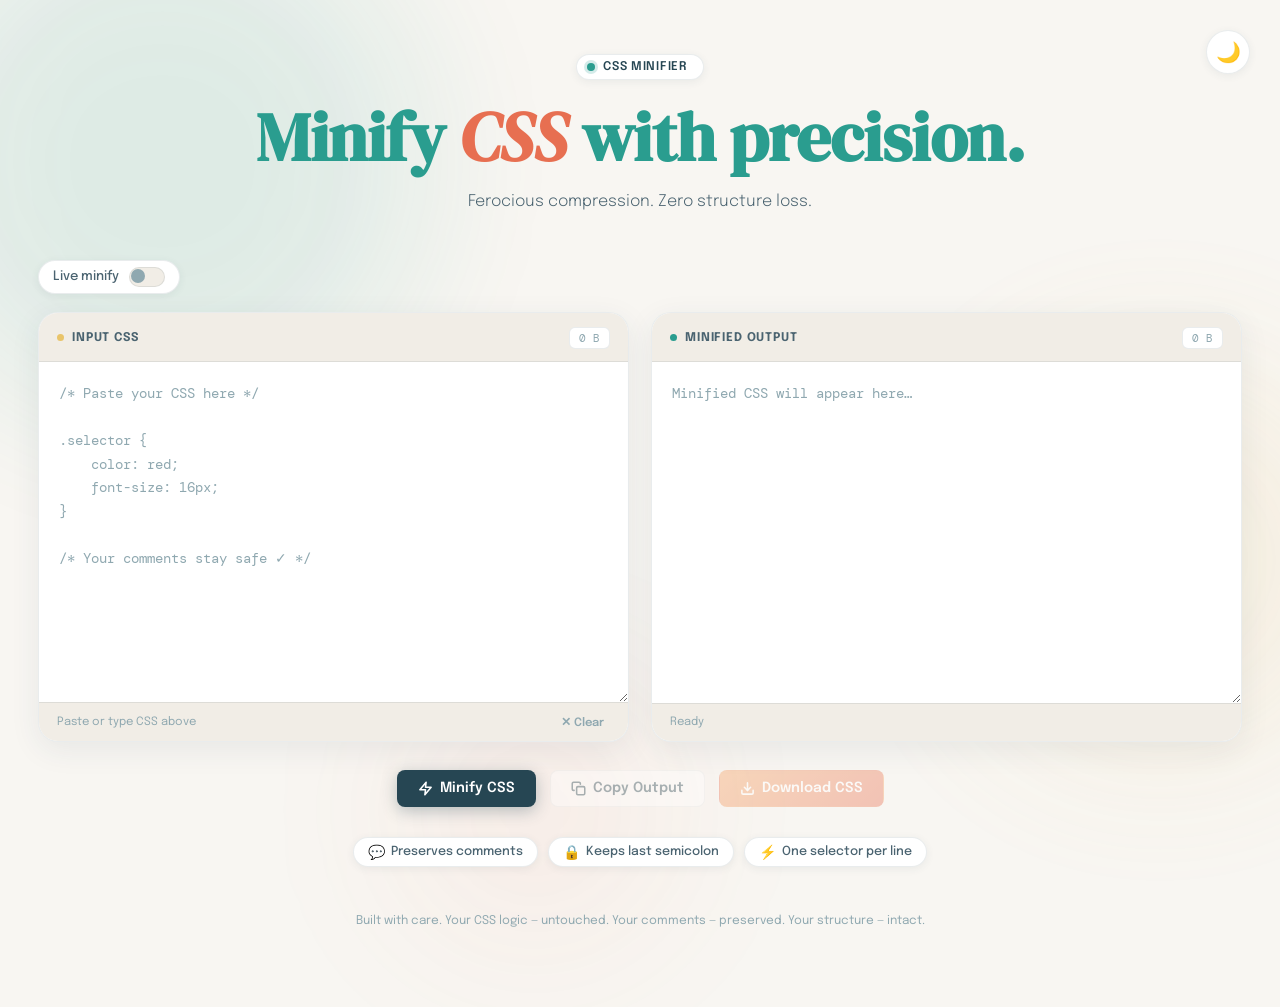
==== commit eda2ca2c: "Update index.html" ====
--- a/index.html
+++ b/index.html
@@ -4,6 +4,7 @@
   <meta charset="UTF-8" />
   <meta name="viewport" content="width=device-width, initial-scale=1.0" />
   <title>CSS Minifier</title>
+  <link rel="icon" type="image/svg+xml" href="assets/images/favicon.svg" />
   <link rel="preconnect" href="https://fonts.googleapis.com" />
   <link href="https://fonts.googleapis.com/css2?family=DM+Serif+Display:ital@0;1&family=DM+Mono:wght@400;500&family=Epilogue:wght@300;400;500;600;700&display=swap" rel="stylesheet" />
   <script src="https://cdnjs.cloudflare.com/ajax/libs/gsap/3.12.5/gsap.min.js"></script>
--- a/assets/css/style.css
+++ b/assets/css/style.css
@@ -0,0 +1,470 @@
+/* ── Variables ─────────────────────────────────────────── */
+:root {
+    --teal-dark:   #264653;
+    --teal:        #2a9d8f;
+    --gold:        #e9c46a;
+    --orange:      #f4a261;
+    --coral:       #e76f51;
+
+    /* Light theme (default) */
+    --bg:          #f8f6f2;
+    --surface:     #ffffff;
+    --surface-2:   #f1ede6;
+    --border:      rgba(38,70,83,.10);
+    --text:        #1a2e35;
+    --text-2:      #4a6370;
+    --text-3:      #8fa8b0;
+
+    --radius-sm:   8px;
+    --radius:      14px;
+    --radius-lg:   20px;
+    --shadow-sm:   0 2px 8px rgba(38,70,83,.07);
+    --shadow:      0 8px 30px rgba(38,70,83,.08);
+    --shadow-lg:   0 20px 60px rgba(38,70,83,.10);
+
+    --mono:        'DM Mono', monospace;
+    --sans:        'Epilogue', sans-serif;
+    --serif:       'DM Serif Display', serif;
+}
+
+/* Dark theme */
+body.dark-mode {
+    --bg:          #0f1419;
+    --surface:     #16202b;
+    --surface-2:   #1e2a38;
+    --border:      rgba(42,157,143,.15);
+    --text:        #e8eef5;
+    --text-2:      #b0bfd4;
+    --text-3:      #7a8fa3;
+}
+
+/* ── Reset ─────────────────────────────────────────────── */
+*, *::before, *::after { box-sizing: border-box; margin: 0; padding: 0; }
+html { scroll-behavior: smooth; }
+body {
+    font-family: var(--sans);
+    background: var(--bg);
+    color: var(--text);
+    min-height: 100vh;
+    overflow-x: hidden;
+    transition: background .5s ease, color .5s ease;
+}
+
+/* ── Background canvas ─────────────────────────────────── */
+#bg-canvas {
+    position: fixed;
+    inset: 0;
+    z-index: 0;
+    pointer-events: none;
+}
+
+.blob {
+    position: fixed;
+    border-radius: 50%;
+    filter: blur(80px);
+    opacity: 0;
+    pointer-events: none;
+    z-index: 0;
+}
+.blob-1 { width: 520px; height: 520px; background: rgba(42,157,143,.13); top: -100px; left: -100px; }
+.blob-2 { width: 400px; height: 400px; background: rgba(233,196,106,.15); top: 40%; right: -80px; }
+.blob-3 { width: 300px; height: 300px; background: rgba(231,111,81,.10); bottom: -60px; left: 30%; }
+
+/* ── App wrapper ───────────────────────────────────────── */
+#app {
+    position: relative;
+    z-index: 1;
+    max-width: 1260px;
+    margin: 0 auto;
+    padding: 0 28px 80px;
+}
+
+/* ── Header ────────────────────────────────────────────── */
+header {
+    padding: 54px 0 44px;
+    display: flex;
+    flex-direction: column;
+    align-items: center;
+    text-align: center;
+    opacity: 0;
+    position: relative;
+}
+
+.theme-toggle {
+    position: fixed;
+    top: 30px;
+    right: 30px;
+    width: 44px;
+    height: 44px;
+    border-radius: 50%;
+    background: var(--surface);
+    border: 1.5px solid var(--border);
+    cursor: pointer;
+    display: flex;
+    align-items: center;
+    justify-content: center;
+    font-size: 20px;
+    transition: transform .2s, box-shadow .2s, background .5s;
+    box-shadow: var(--shadow-sm);
+    outline: none;
+}
+.theme-toggle:hover { transform: scale(1.08); box-shadow: var(--shadow); }
+.theme-toggle:active { transform: scale(.96); }
+
+.logo-badge {
+    display: inline-flex;
+    align-items: center;
+    gap: 8px;
+    background: var(--surface);
+    border: 1.5px solid var(--border);
+    border-radius: 100px;
+    padding: 6px 16px 6px 10px;
+    margin-bottom: 22px;
+    box-shadow: var(--shadow-sm);
+    transition: background .5s, border-color .5s;
+}
+.logo-badge .dot {
+    width: 8px; height: 8px;
+    border-radius: 50%;
+    background: var(--teal);
+    box-shadow: 0 0 0 3px rgba(42,157,143,.20);
+    animation: pulse 2.4s ease infinite;
+    transition: box-shadow .5s;
+}
+@keyframes pulse {
+    0%,100% { box-shadow: 0 0 0 3px rgba(42,157,143,.20); }
+    50%      { box-shadow: 0 0 0 6px rgba(42,157,143,.08); }
+}
+.logo-badge span { font-size: 12px; font-weight: 600; letter-spacing: .06em; color: var(--teal-dark); text-transform: uppercase; transition: color .5s; }
+
+header h1 {
+    font-family: var(--serif);
+    font-size: clamp(38px, 6vw, 68px);
+    line-height: 1.05;
+    color: var(--teal);
+    letter-spacing: -.5px;
+    transition: color .5s;
+}
+header h1 em {
+    font-style: italic;
+    color: var(--coral);
+    transition: color .5s;
+}
+header p {
+    margin-top: 16px;
+    font-size: 16px;
+    color: var(--text-2);
+    line-height: 1.65;
+    font-weight: 300;
+    transition: color .5s;
+}
+
+/* ── Stats strip ───────────────────────────────────────── */
+.stats-strip {
+    display: flex;
+    gap: 10px;
+    margin-top: 30px;
+    flex-wrap: wrap;
+    justify-content: center;
+}
+.stat-chip {
+    background: var(--surface);
+    border: 1.5px solid var(--border);
+    border-radius: 100px;
+    padding: 6px 14px;
+    font-size: 12.5px;
+    font-weight: 500;
+    color: var(--text-2);
+    box-shadow: var(--shadow-sm);
+    display: flex;
+    align-items: center;
+    gap: 6px;
+    transition: background .5s, border-color .5s, color .5s;
+}
+.stat-chip .icon { font-size: 14px; }
+
+/* ── Toolbar ───────────────────────────────────────────── */
+.toolbar {
+    display: flex;
+    align-items: center;
+    justify-content: space-between;
+    margin-bottom: 18px;
+    flex-wrap: wrap;
+    gap: 12px;
+    opacity: 0;
+}
+
+.toggle-group {
+    display: flex;
+    align-items: center;
+    gap: 10px;
+    background: var(--surface);
+    border: 1.5px solid var(--border);
+    border-radius: 100px;
+    padding: 6px 14px;
+    box-shadow: var(--shadow-sm);
+    transition: background .5s, border-color .5s;
+}
+.toggle-group label { font-size: 13px; font-weight: 500; color: var(--text-2); cursor: pointer; transition: color .5s; }
+.toggle { appearance: none; width: 36px; height: 20px; border-radius: 100px; background: var(--surface-2); border: 1.5px solid var(--border); cursor: pointer; position: relative; transition: background .3s, border-color .5s; }
+.toggle::after { content: ''; position: absolute; width: 14px; height: 14px; border-radius: 50%; background: var(--text-3); top: 1px; left: 1px; transition: transform .3s, background .5s; }
+.toggle:checked { background: var(--teal); border-color: var(--teal); }
+.toggle:checked::after { transform: translateX(16px); background: #fff; }
+
+.btn-group { display: flex; gap: 10px; flex-wrap: wrap; }
+
+/* ── Buttons ───────────────────────────────────────────── */
+.btn {
+    display: inline-flex;
+    align-items: center;
+    gap: 7px;
+    padding: 10px 20px;
+    border-radius: var(--radius-sm);
+    font-family: var(--sans);
+    font-size: 14px;
+    font-weight: 600;
+    cursor: pointer;
+    border: 1.5px solid transparent;
+    transition: transform .18s, box-shadow .18s, background .18s, color .18s, border-color .18s;
+    outline: none;
+    position: relative;
+    overflow: hidden;
+}
+.btn::before {
+    content: '';
+    position: absolute;
+    inset: 0;
+    background: rgba(255,255,255,.15);
+    opacity: 0;
+    transition: opacity .18s;
+    border-radius: inherit;
+}
+.btn:hover::before { opacity: 1; }
+
+.btn-primary {
+    background: var(--teal-dark);
+    color: #fff;
+    box-shadow: 0 4px 16px rgba(38,70,83,.30);
+}
+.btn-primary:hover:not(:disabled) { transform: translateY(-2px); box-shadow: 0 8px 24px rgba(38,70,83,.35); }
+.btn-primary:active:not(:disabled) { transform: translateY(0); }
+
+.btn-secondary {
+    background: var(--surface);
+    color: var(--teal-dark);
+    border-color: var(--border);
+    box-shadow: var(--shadow-sm);
+}
+.btn-secondary:hover:not(:disabled) { transform: translateY(-2px); box-shadow: var(--shadow); border-color: var(--teal); color: var(--teal); }
+
+.btn-accent {
+    background: linear-gradient(135deg, var(--orange), var(--coral));
+    color: #fff;
+    box-shadow: 0 4px 16px rgba(244,162,97,.35);
+}
+.btn-accent:hover:not(:disabled) { transform: translateY(-2px); box-shadow: 0 8px 24px rgba(244,162,97,.45); }
+
+.btn:disabled { opacity: .38; cursor: not-allowed; transform: none !important; box-shadow: none !important; }
+
+/* ── Two-panel layout ──────────────────────────────────── */
+.panels {
+    display: grid;
+    grid-template-columns: 1fr 1fr;
+    gap: 22px;
+    opacity: 0;
+}
+
+@media (max-width: 760px) {
+    .panels { grid-template-columns: 1fr; }
+}
+
+.panel {
+    background: var(--surface);
+    border-radius: var(--radius-lg);
+    border: 1.5px solid var(--border);
+    box-shadow: var(--shadow);
+    overflow: hidden;
+    display: flex;
+    flex-direction: column;
+    transition: box-shadow .3s, background .5s, border-color .5s;
+}
+.panel:focus-within { box-shadow: 0 12px 40px rgba(42,157,143,.12), 0 0 0 2px rgba(42,157,143,.20); }
+
+.panel-header {
+    display: flex;
+    align-items: center;
+    justify-content: space-between;
+    padding: 14px 18px 12px;
+    border-bottom: 1.5px solid var(--border);
+    background: var(--surface-2);
+    transition: background .5s, border-color .5s;
+}
+.panel-title {
+    display: flex;
+    align-items: center;
+    gap: 8px;
+    font-size: 12px;
+    font-weight: 700;
+    letter-spacing: .07em;
+    text-transform: uppercase;
+    color: var(--text-2);
+}
+.panel-title .dot-label {
+    width: 7px; height: 7px;
+    border-radius: 50%;
+}
+.panel-title .dot-label.input  { background: var(--gold); }
+.panel-title .dot-label.output { background: var(--teal); }
+
+.byte-count {
+    font-family: var(--mono);
+    font-size: 11px;
+    color: var(--text-3);
+    background: var(--surface);
+    border: 1px solid var(--border);
+    border-radius: 6px;
+    padding: 3px 9px;
+    transition: background .5s, border-color .5s, color .5s;
+}
+
+textarea {
+    flex: 1;
+    width: 100%;
+    min-height: 340px;
+    padding: 20px 20px;
+    font-family: var(--mono);
+    font-size: 13.5px;
+    line-height: 1.75;
+    color: var(--text);
+    background: transparent;
+    border: none;
+    outline: none;
+    resize: vertical;
+    tab-size: 2;
+    transition: color .5s;
+}
+textarea::placeholder { color: var(--text-3); }
+textarea[readonly] {
+    cursor: default;
+    color: var(--teal-dark);
+}
+
+/* ── Action bar ────────────────────────────────────────── */
+.action-bar {
+    display: flex;
+    align-items: center;
+    justify-content: center;
+    gap: 14px;
+    padding: 28px 0 0;
+    flex-wrap: wrap;
+    opacity: 0;
+}
+
+/* ── Savings badge ─────────────────────────────────────── */
+.savings-badge {
+    display: none;
+    align-items: center;
+    gap: 10px;
+    background: var(--surface);
+    border: 1.5px solid rgba(42,157,143,.25);
+    border-radius: 100px;
+    padding: 8px 18px;
+    box-shadow: var(--shadow-sm);
+    font-size: 13px;
+    font-weight: 500;
+    color: var(--teal-dark);
+    transition: background .5s, color .5s;
+}
+.savings-badge.visible { display: flex; }
+.savings-badge strong { color: var(--teal); font-weight: 700; transition: color .5s; }
+
+/* ── Toast ─────────────────────────────────────────────── */
+.toast-container {
+    position: fixed;
+    bottom: 28px;
+    right: 28px;
+    z-index: 999;
+    display: flex;
+    flex-direction: column;
+    gap: 10px;
+    pointer-events: none;
+}
+.toast {
+    background: var(--teal-dark);
+    color: #fff;
+    padding: 12px 20px;
+    border-radius: var(--radius);
+    font-size: 13.5px;
+    font-weight: 500;
+    box-shadow: 0 8px 28px rgba(38,70,83,.30);
+    display: flex;
+    align-items: center;
+    gap: 9px;
+    transform: translateY(20px);
+    opacity: 0;
+    pointer-events: auto;
+}
+
+/* ── Bottom panel meta ─────────────────────────────────── */
+.panel-footer {
+    padding: 10px 18px;
+    border-top: 1.5px solid var(--border);
+    background: var(--surface-2);
+    display: flex;
+    align-items: center;
+    justify-content: space-between;
+    min-height: 38px;
+    transition: background .5s, border-color .5s;
+}
+.panel-footer .hint { font-size: 11.5px; color: var(--text-3); transition: color .5s; }
+
+/* ── Clear btn (inside panel footer) ──────────────────── */
+.btn-ghost {
+    background: none;
+    border: none;
+    font-family: var(--sans);
+    font-size: 11.5px;
+    font-weight: 600;
+    color: var(--text-3);
+    cursor: pointer;
+    padding: 2px 6px;
+    border-radius: 5px;
+    transition: color .2s, background .2s, color .5s;
+}
+.btn-ghost:hover { color: var(--coral); background: rgba(231,111,81,.08); }
+
+/* ── Divider arrow ─────────────────────────────────────── */
+.arrow-center {
+    display: none;
+    justify-content: center;
+    margin: -8px 0;
+    z-index: 2;
+    position: relative;
+}
+.arrow-center svg {
+    background: var(--gold);
+    border-radius: 50%;
+    padding: 6px;
+    box-shadow: 0 4px 14px rgba(233,196,106,.40);
+    width: 32px; height: 32px;
+}
+@media (max-width: 760px) {
+    .arrow-center { display: flex; }
+}
+
+/* ── Footer ────────────────────────────────────────────── */
+footer {
+    text-align: center;
+    padding-top: 48px;
+    font-size: 12px;
+    color: var(--text-3);
+    opacity: 0;
+    transition: color .5s;
+}
+footer a { color: var(--teal); text-decoration: none; transition: color .5s; }
+footer a:hover { text-decoration: underline; }
+
+/* ── Scrollbar ─────────────────────────────────────────── */
+textarea::-webkit-scrollbar { width: 5px; }
+textarea::-webkit-scrollbar-track { background: transparent; }
+textarea::-webkit-scrollbar-thumb { background: var(--border); border-radius: 10px; }
